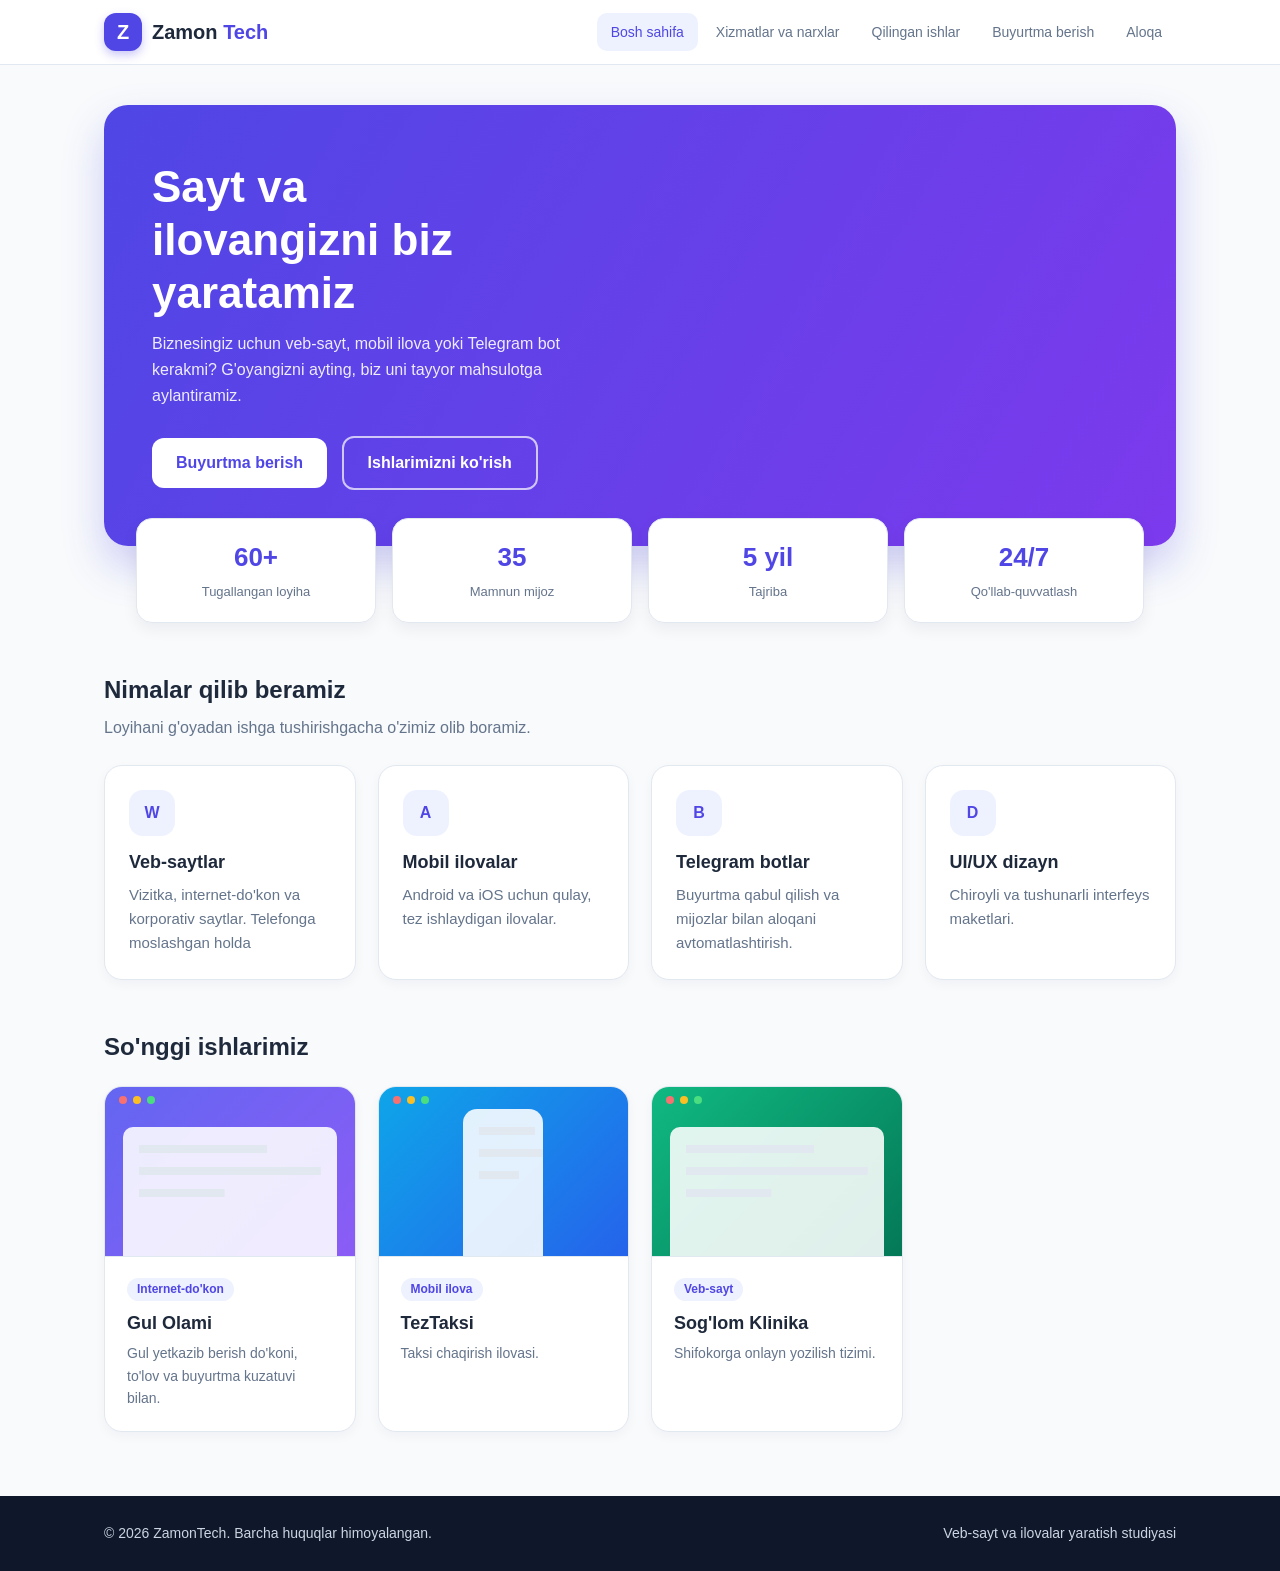
==== index.html @ 2931994d "Zamon_Tech" ====
<!DOCTYPE html>
<html lang="uz">
<head>
    <meta charset="UTF-8">
    <meta name="viewport" content="width=device-width, initial-scale=1">
    <title>Bosh sahifa | ZamonTech</title>
    <link rel="stylesheet" href="./style.css">
</head>
<body>
    <header><div class="wrap">
        <a 
            class="logo" href="index.html">

            <i>
                Z
            </i>

            <span>
                Zamon
                <b>
                    Tech
                </b>
            </span>
        </a>
        <nav>
            <a href="index.html" class="active">Bosh sahifa</a>

            <a href="services.html">Xizmatlar va narxlar</a>
        
            <a href="portfolio.html">Qilingan ishlar</a>
        
            <a href="order.html">Buyurtma berish</a>
        
            <a href="contact.html">Aloqa</a>
        </nav>
    </div>
    </header>


    <main>
        <div class="wrap">
            <section class="hero">
                <h1>
                    Sayt va ilovangizni biz yaratamiz
                </h1>

                <p>
                    Biznesingiz uchun veb-sayt, mobil ilova yoki Telegram bot kerakmi? G'oyangizni ayting, biz uni tayyor mahsulotga aylantiramiz.
                </p>

                <a class="btn" href="order.html">
                    Buyurtma berish
                </a>

                <a class="btn ghost" href="portfolio.html">
                    Ishlarimizni ko'rish
                </a>
            </section>

            <section class="stats">
                <div>
                    <strong>
                        60+
                    </strong>
                    
                    <span>
                        Tugallangan loyiha
                    </span>
                </div>
                <div>
                    <strong>
                        35
                    </strong>
                    
                    <span>
                        Mamnun mijoz
                    </span>
                </div>

                <div>
                    <strong>
                        5 yil
                    </strong>

                    <span>
                        Tajriba
                    </span>
                </div>

                <div>
                    <strong>
                        24/7
                    </strong>

                    <span>
                        Qo'llab-quvvatlash
                    </span>
                </div>
            </section>

            <h2>
                Nimalar qilib beramiz
            </h2>

            <p class="sub">
                Loyihani g'oyadan ishga tushirishgacha o'zimiz olib boramiz.
            </p>

            <div class="grid">
                <div class="card"> 
                    <div class="ico">
                        W
                    </div>
                    
                    <h3>
                        Veb-saytlar
                    </h3>
                    
                    <p>
                        Vizitka, internet-do'kon va korporativ saytlar. Telefonga moslashgan holda
                    </p>
                </div>

            <div class="card">
                <div class="ico">
                    A
                </div>
                
                <h3>
                    Mobil ilovalar
                </h3>
                
                <p>
                    Android va iOS uchun qulay, tez ishlaydigan ilovalar.
                </p>
            </div>

            <div class="card">
                <div class="ico">
                    B
                </div>
                
                <h3>
                    Telegram botlar
                </h3>
                <p>
                    Buyurtma qabul qilish va mijozlar bilan aloqani avtomatlashtirish.
                </p>
            </div>
            <div class="card">
                <div class="ico">
                    D
                </div>

                <h3>
                    UI/UX dizayn
                </h3>
                
                <p>
                    Chiroyli va tushunarli interfeys maketlari.
                </p>
            </div>
        </div>
            <h2>
                So'nggi ishlarimiz
            </h2>

            <div class="grid">
                <a class="card work " href="portfolio.html">
                    <div class="shot s1">

                    </div>
                    
                    <div class="body">
                        <span class="badge">
                            Internet-do'kon
                        </span>
                        
                        <h3>
                            Gul Olami
                        </h3>
                        
                        <p>
                            Gul yetkazib berish do'koni, to'lov va buyurtma kuzatuvi bilan.
                        </p>
                    </div>
                </a>
                
                <a class="card work phone" href="portfolio.html">
                    <div class="shot s2">

                    </div>
                    
                    <div class="body">
                        <span class="badge">
                            Mobil ilova
                        </span>
                        
                        <h3>
                            TezTaksi
                        </h3>
                        
                        <p>
                            Taksi chaqirish ilovasi.
                        </p>
                    
                    </div>
                </a>
                
                <a class="card work " href="portfolio.html">
                    <div class="shot s3">

                    </div>
                    <div class="body">
                        <span class="badge">
                            Veb-sayt
                        </span>
                        
                        <h3>
                            Sog'lom Klinika
                        </h3>
                        
                        <p>
                            Shifokorga onlayn yozilish tizimi.
                        </p>
                    </div>
                </a>
            </div>
        </div>
    </main>

    <footer>
        <div class="wrap">
            <span>
                &copy; 2026 ZamonTech. Barcha huquqlar himoyalangan.
            </span>
            
            <span>
                Veb-sayt va ilovalar yaratish studiyasi
            </span>
        
        </div>
    </footer>
</body>
</html>
---- style.css ----
:root {
    --p: #4f46e5;
    --p2: #7c3aed;
    --pl: #eef2ff;
    --bg: #f8fafc;
    --tx: #1e293b;
    --mu: #64748b;
    --bd: #e2e8f0;
    --ok: #16a34a;
    --warn: #d97706;
}

* {
    box-sizing: border-box;
    margin: 0;
    padding: 0;
}

body {
    font-family: Inter, "Segoe UI", Roboto, Arial, sans-serif;
    background: var(--bg);
    color: var(--tx);
    line-height: 1.6;
    display: flex;
    flex-direction: column;
    min-height: 100vh;
}

a {
    color: inherit;
    text-decoration: none;
}

.wrap {
    max-width: 1120px;
    margin: 0 auto;
    padding: 0 24px;
    width: 100%;
}

header {
    background: #fff;
    border-bottom: 1px solid var(--bd);
    position: sticky;
    top: 0;
    z-index: 10;
}

header .wrap {
    display: flex;
    justify-content: space-between;
    align-items: center;
    flex-wrap: wrap;
    gap: 8px;
    min-height: 64px;
}

.logo {
    display: flex;
    align-items: center;
    gap: 10px;
    font-weight: 700;
    font-size: 20px;
}

.logo i {
    font-style: normal;
    width: 38px;
    height: 38px;
    border-radius: 12px;
    background: var(--p);
    color: #fff;
    display: grid;
    place-items: center;
    box-shadow: 0 4px 10px rgba(79, 70, 229, .3);
}

.logo b {
    color: var(--p);
}

nav {
    display: flex;
    gap: 4px;
    flex-wrap: wrap;
}

nav a {
    padding: 8px 14px;
    border-radius: 10px;
    font-size: 14px;
    font-weight: 500;
    color: var(--mu);
}

nav a:hover,
nav a:focus-visible {
    background: var(--bg);
    color: var(--p);
    outline: none;
}

nav a.active {
    background: var(--pl);
    color: var(--p);
}

main {
    flex: 1;
    padding: 40px 0 64px;
}

h1 {
    font-size: 34px;
    line-height: 1.2;
    margin-bottom: 8px;
}

h2 {
    font-size: 24px;
    margin: 48px 0 6px;
}

.sub {
    color: var(--mu);
    margin-bottom: 24px;
    max-width: 62ch;
}

.hero {
    background: linear-gradient(120deg, var(--p), var(--p2));
    color: #fff;
    border-radius: 24px;
    padding: 56px 48px;
    box-shadow: 0 20px 40px rgba(79, 70, 229, .25);
}

.hero h1 {
    font-size: 44px;
    max-width: 16ch;
}

.hero p {
    max-width: 52ch;
    opacity: .9;
    margin: 12px 0 28px;
}

.btn {
    display: inline-block;
    padding: 12px 24px;
    border-radius: 12px;
    font-weight: 600;
    border: 0;
    cursor: pointer;
    font: inherit;
    font-weight: 600;
    background: var(--p);
    color: #fff;
}

.btn:hover,
.btn:focus-visible {
    background: #4338ca;
    outline: none;
}

.hero .btn {
    background: #fff;
    color: var(--p);
    margin-right: 10px;
}

.hero .btn.ghost {
    background: transparent;
    color: #fff;
    border: 2px solid rgba(255, 255, 255, .7);
}

.stats {
    display: grid;
    grid-template-columns: repeat(4, 1fr);
    gap: 16px;
    margin-top: -28px;
    padding: 0 32px;
}

.stats div {
    background: #fff;
    border: 1px solid var(--bd);
    border-radius: 16px;
    padding: 18px;
    text-align: center;
    box-shadow: 0 6px 16px rgba(15, 23, 42, .06);
}

.stats strong {
    display: block;
    font-size: 26px;
    color: var(--p);
}

.stats span {
    font-size: 13px;
    color: var(--mu);
}

.grid {
    display: grid;
    grid-template-columns: repeat(auto-fill, minmax(250px, 1fr));
    gap: 22px;
    margin-top: 20px;
}

.card {
    background: #fff;
    border: 1px solid var(--bd);
    border-radius: 18px;
    padding: 24px;
    box-shadow: 0 4px 12px rgba(15, 23, 42, .04);
}

.card h3 {
    font-size: 18px;
    margin: 12px 0 6px;
}

.card p {
    color: var(--mu);
    font-size: 15px;
}

.ico {
    width: 46px;
    height: 46px;
    border-radius: 14px;
    background: var(--pl);
    color: var(--p);
    display: grid;
    place-items: center;
    font-weight: 700;
}

.work {
    padding: 0;
    overflow: hidden;
}

.work:hover {
    box-shadow: 0 14px 28px rgba(79, 70, 229, .15);
}

.shot {
    height: 170px;
    border-bottom: 1px solid var(--bd);
    position: relative;
    padding-top: 26px;
}

.shot::before {
    content: "";
    position: absolute;
    left: 14px;
    top: 9px;
    width: 8px;
    height: 8px;
    border-radius: 50%;
    background: #f87171;
    box-shadow: 14px 0 #fbbf24, 28px 0 #4ade80;
}

.shot::after {
    content: "";
    position: absolute;
    left: 18px;
    right: 18px;
    top: 40px;
    bottom: 0;
    border-radius: 10px 10px 0 0;
    background: rgba(255, 255, 255, .88);
    background-image:
        linear-gradient(var(--bd), var(--bd)),
        linear-gradient(var(--bd), var(--bd)),
        linear-gradient(var(--bd), var(--bd));
    background-size: 60% 8px, 85% 8px, 40% 8px;
    background-position: 16px 18px, 16px 40px, 16px 62px;
    background-repeat: no-repeat;
}

.s1 {
    background: linear-gradient(135deg, #6366f1, #8b5cf6);
}

.s2 {
    background: linear-gradient(135deg, #0ea5e9, #2563eb);
}

.s3 {
    background: linear-gradient(135deg, #10b981, #047857);
}

.s4 {
    background: linear-gradient(135deg, #f59e0b, #ea580c);
}

.s5 {
    background: linear-gradient(135deg, #ec4899, #be185d);
}

.s6 {
    background: linear-gradient(135deg, #475569, #0f172a);
}

.phone .shot::after {
    left: 34%;
    right: 34%;
    top: 22px;
    border-radius: 14px 14px 0 0;
    background-size: 70% 8px, 90% 8px, 50% 8px;
}

.work .body {
    padding: 18px 22px 22px;
}

.work h3 {
    margin: 0 0 4px;
    font-size: 18px;
}

.work p {
    color: var(--mu);
    font-size: 14px;
}

.badge {
    display: inline-block;
    padding: 2px 10px;
    border-radius: 99px;
    font-size: 12px;
    font-weight: 600;
    background: var(--pl);
    color: var(--p);
    margin: 0 6px 8px 0;
}

.badge.ok {
    background: #dcfce7;
    color: var(--ok);
}

.badge.warn {
    background: #fef3c7;
    color: var(--warn);
}

.tbox {
    background: #fff;
    border: 1px solid var(--bd);
    border-radius: 18px;
    overflow-x: auto;
    box-shadow: 0 4px 12px rgba(15, 23, 42, .04);
}

table {
    width: 100%;
    border-collapse: collapse;
    min-width: 640px;
}

th {
    background: #f1f5f9;
    text-align: left;
    font-size: 13px;
    color: var(--mu);
    padding: 14px 18px;
    border-bottom: 1px solid var(--bd);
}

td {
    padding: 14px 18px;
    border-bottom: 1px solid var(--bd);
    font-size: 15px;
}

tbody tr:last-child td {
    border-bottom: 0;
}

tbody tr:hover {
    background: var(--pl);
}

.cols {
    display: grid;
    grid-template-columns: 1fr 1fr;
    gap: 24px;
}

form {
    background: #fff;
    border: 1px solid var(--bd);
    border-radius: 22px;
    padding: 32px;
    box-shadow: 0 10px 24px rgba(15, 23, 42, .06);
}

label {
    display: block;
    font-weight: 600;
    font-size: 14px;
    margin: 16px 0 6px;
}

input,
select,
textarea {
    width: 100%;
    padding: 11px 14px;
    border: 1px solid #cbd5e1;
    border-radius: 12px;
    font: inherit;
    background: #fff;
}

input:focus,
select:focus,
textarea:focus {
    outline: 3px solid #c7d2fe;
    border-color: var(--p);
}

textarea {
    min-height: 130px;
    resize: vertical;
}

.row {
    display: grid;
    grid-template-columns: 1fr 1fr;
    gap: 16px;
}

.radios {
    display: flex;
    gap: 18px;
    flex-wrap: wrap;
}

.radios label,
.check label {
    display: flex;
    gap: 8px;
    align-items: center;
    font-weight: 400;
    margin: 0;
}

.radios input,
.check input {
    width: auto;
}

.check {
    margin: 18px 0;
}

form .btn {
    width: 100%;
    padding: 14px;
}

.steps {
    list-style: none;
    counter-reset: s;
}

.steps li {
    counter-increment: s;
    display: flex;
    gap: 14px;
    margin-bottom: 18px;
}

.steps li::before {
    content: counter(s);
    flex: none;
    width: 34px;
    height: 34px;
    border-radius: 50%;
    background: var(--p);
    color: #fff;
    display: grid;
    place-items: center;
    font-weight: 700;
}

.steps b {
    display: block;
}

.steps span {
    color: var(--mu);
    font-size: 14px;
}

footer {
    background: #0f172a;
    color: #cbd5e1;
    padding: 26px 0;
    font-size: 14px;
}

footer .wrap {
    display: flex;
    justify-content: space-between;
    flex-wrap: wrap;
    gap: 8px;
}

@media (max-width: 800px) {
    .hero {
        padding: 36px 24px;
    }

    .hero h1 {
        font-size: 32px;
    }

    .stats {
        grid-template-columns: 1fr 1fr;
        padding: 0 8px;
    }

    .cols,
    .row {
        grid-template-columns: 1fr;
    }
}

@media (prefers-reduced-motion: reduce) {
    * {
        transition: none !important;
    }
}
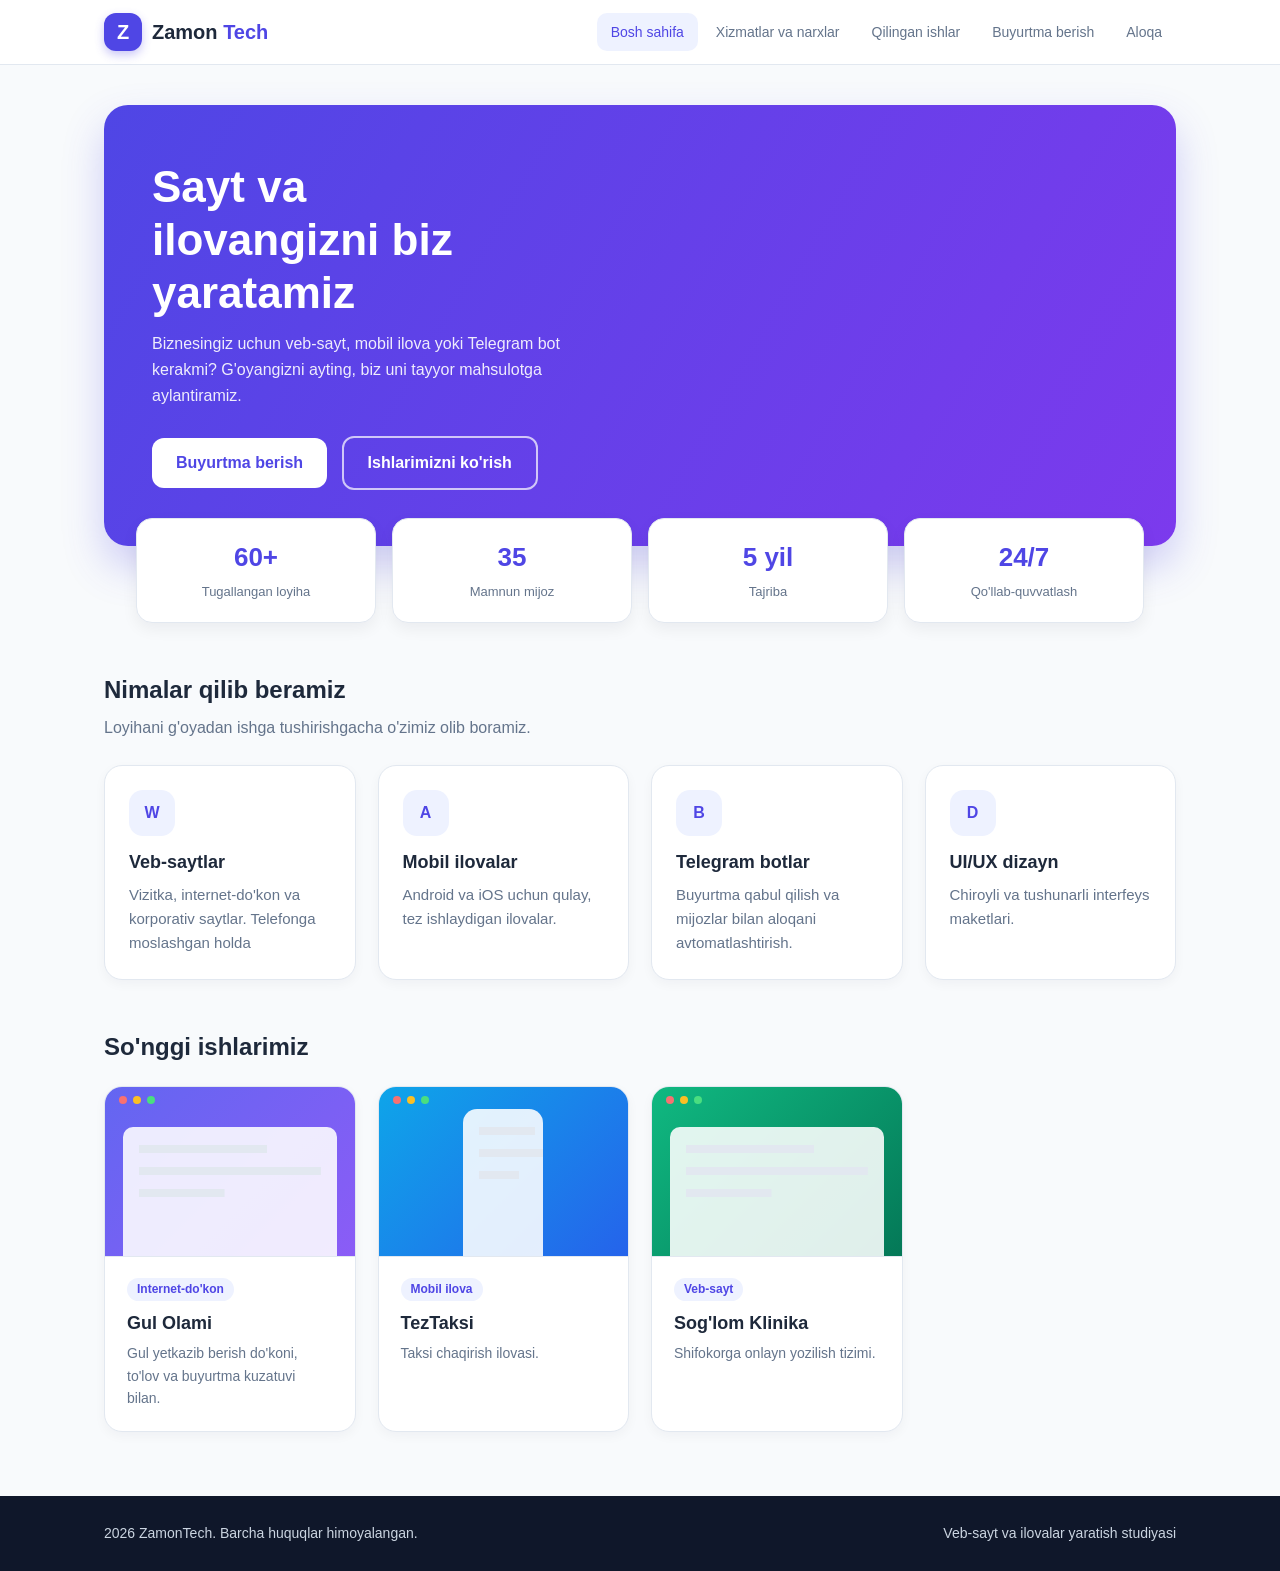
==== commit 382cdb8d: "Yangilanish" ====
--- a/index.html
+++ b/index.html
@@ -232,7 +232,7 @@
     <footer>
         <div class="wrap">
             <span>
-                &copy; 2026 ZamonTech. Barcha huquqlar himoyalangan.
+                2026 ZamonTech. Barcha huquqlar himoyalangan.
             </span>
             
             <span>
--- a/style.css
+++ b/style.css
@@ -540,6 +540,6 @@
 
 @media (prefers-reduced-motion: reduce) {
     * {
-        transition: none !important;
+        transition: none;
     }
 }
